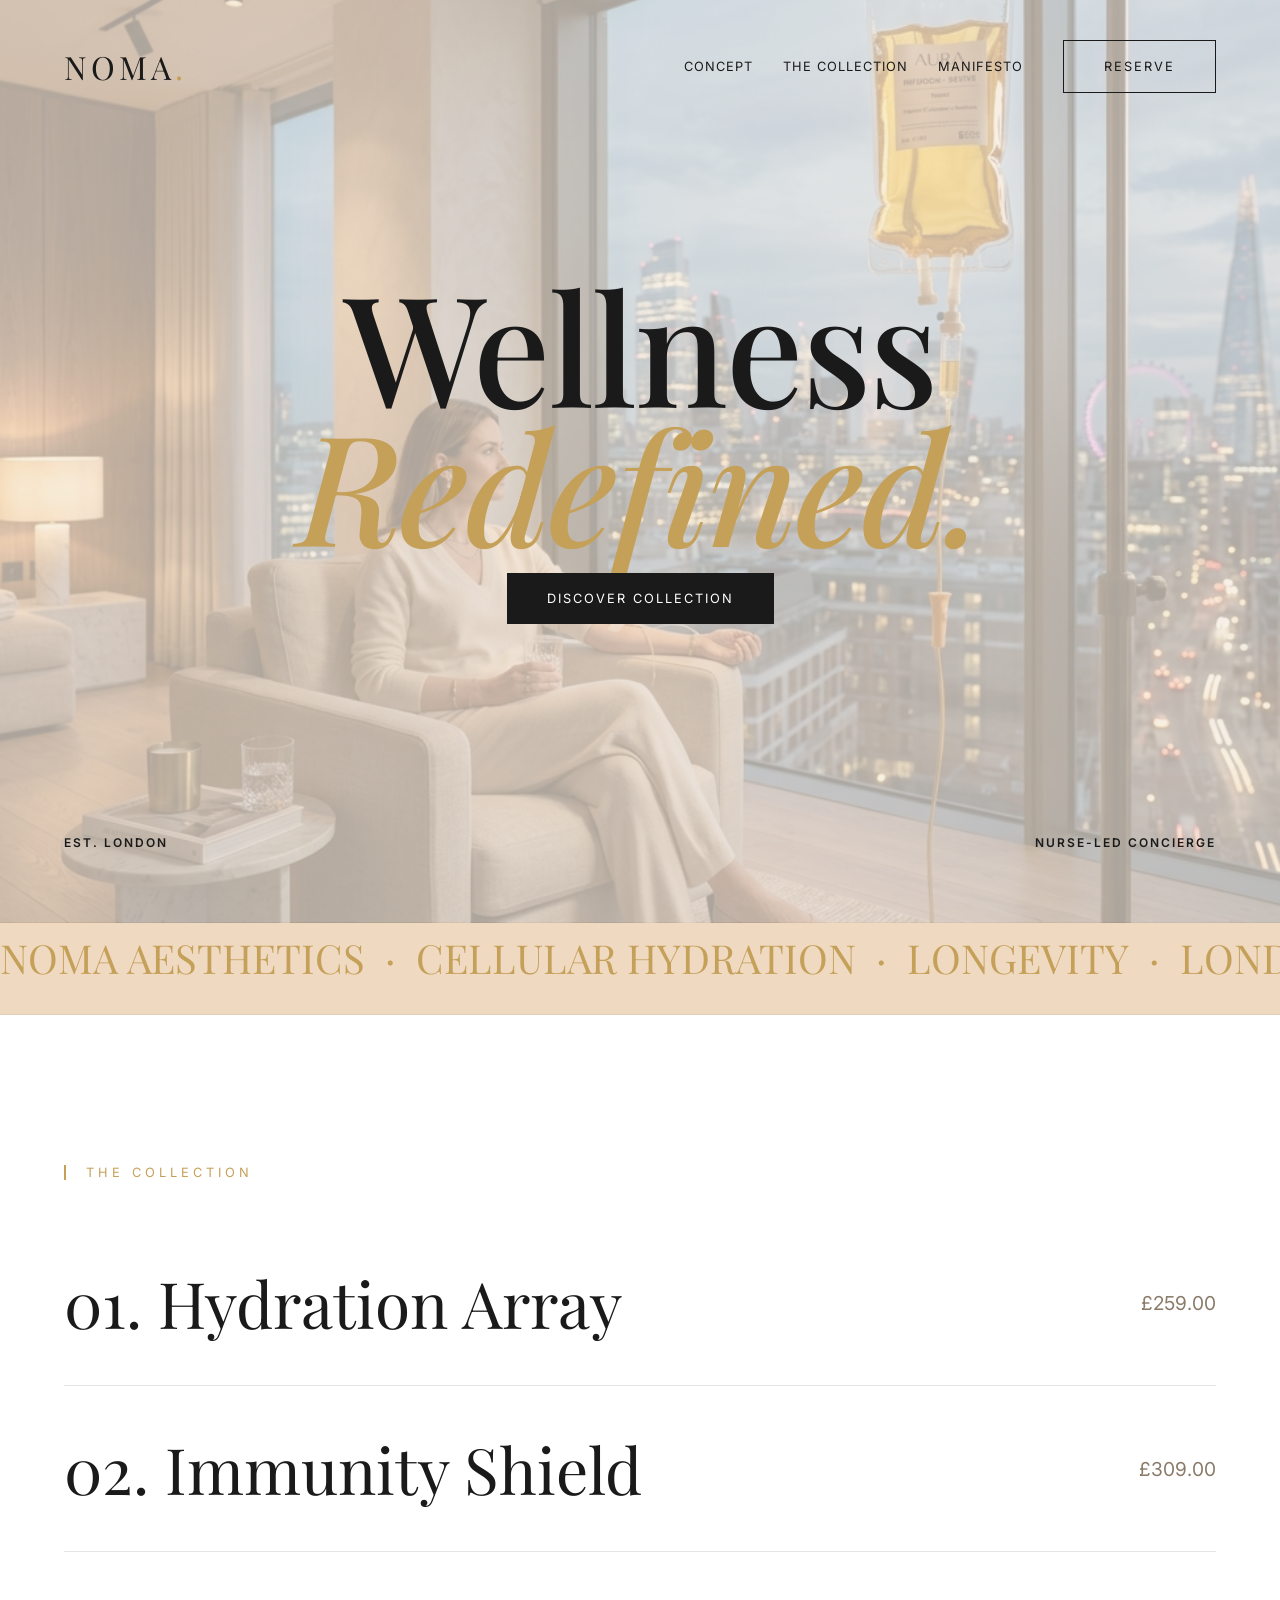
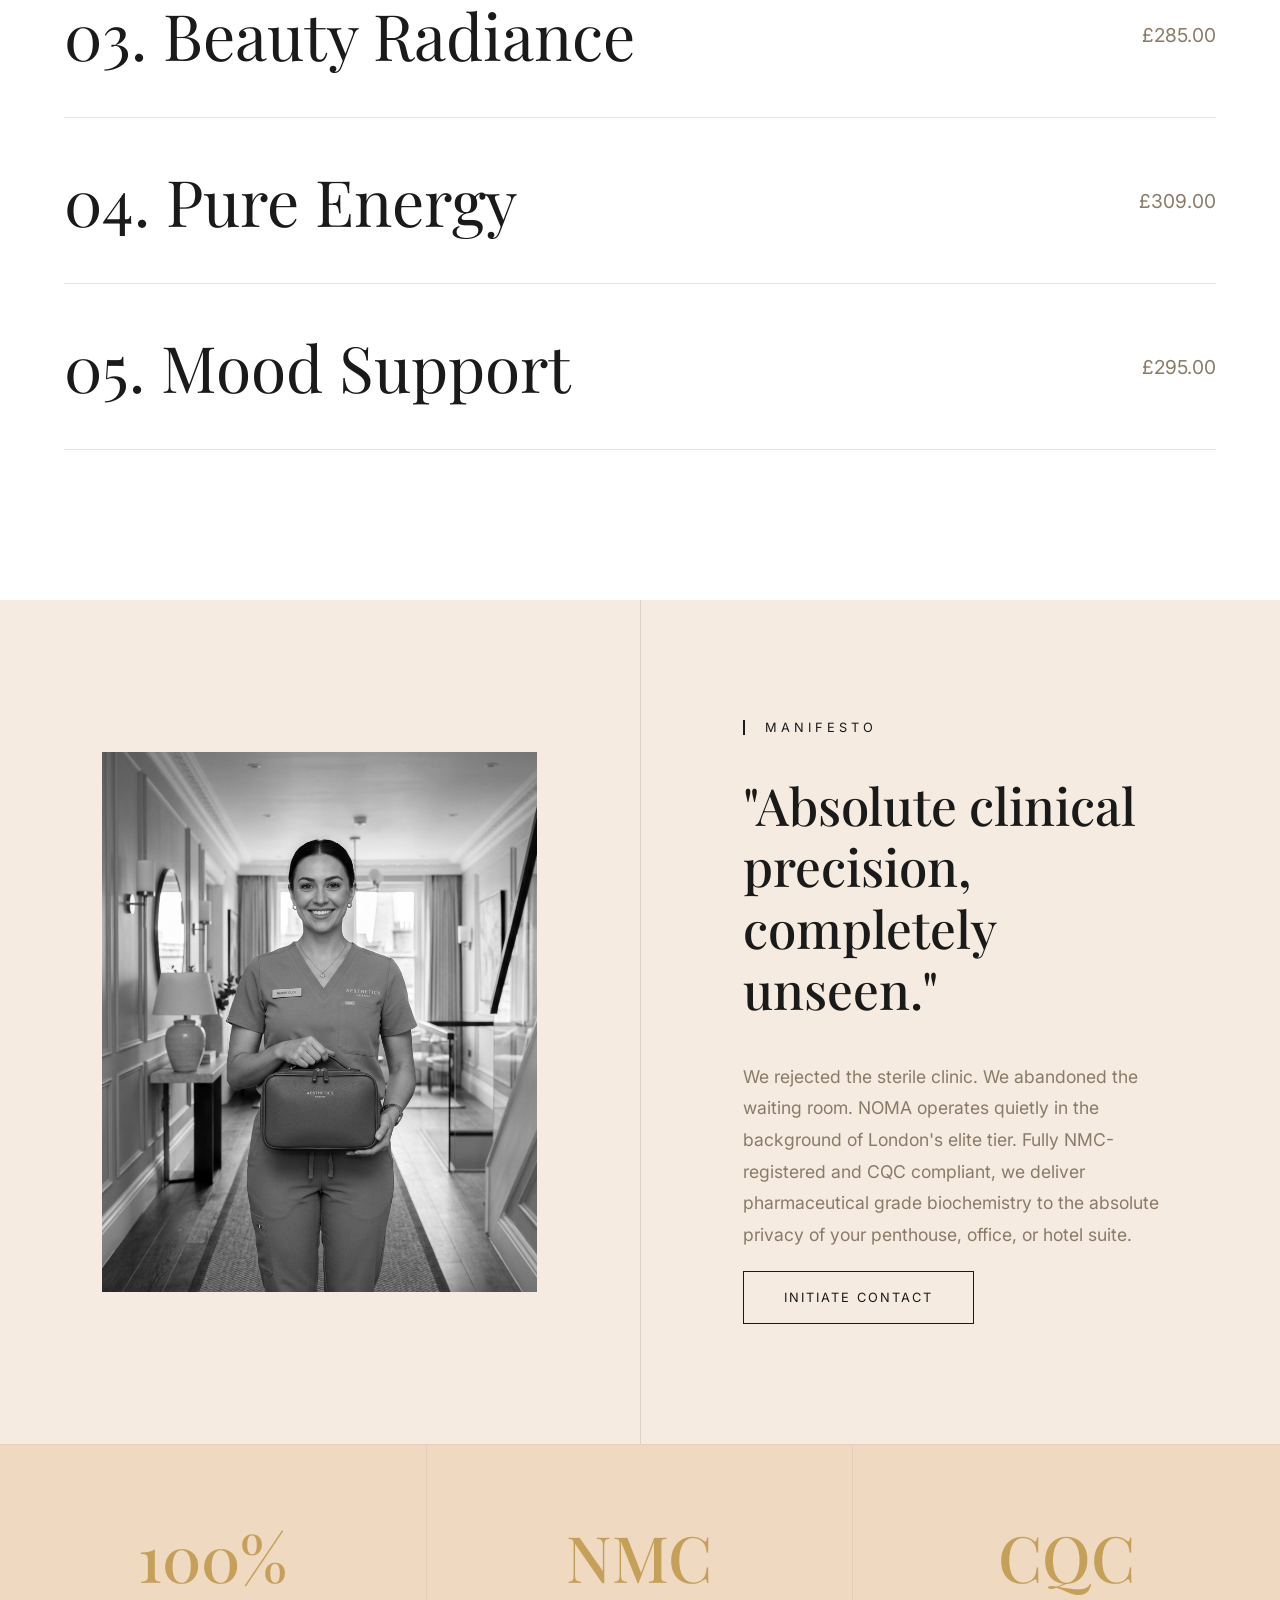
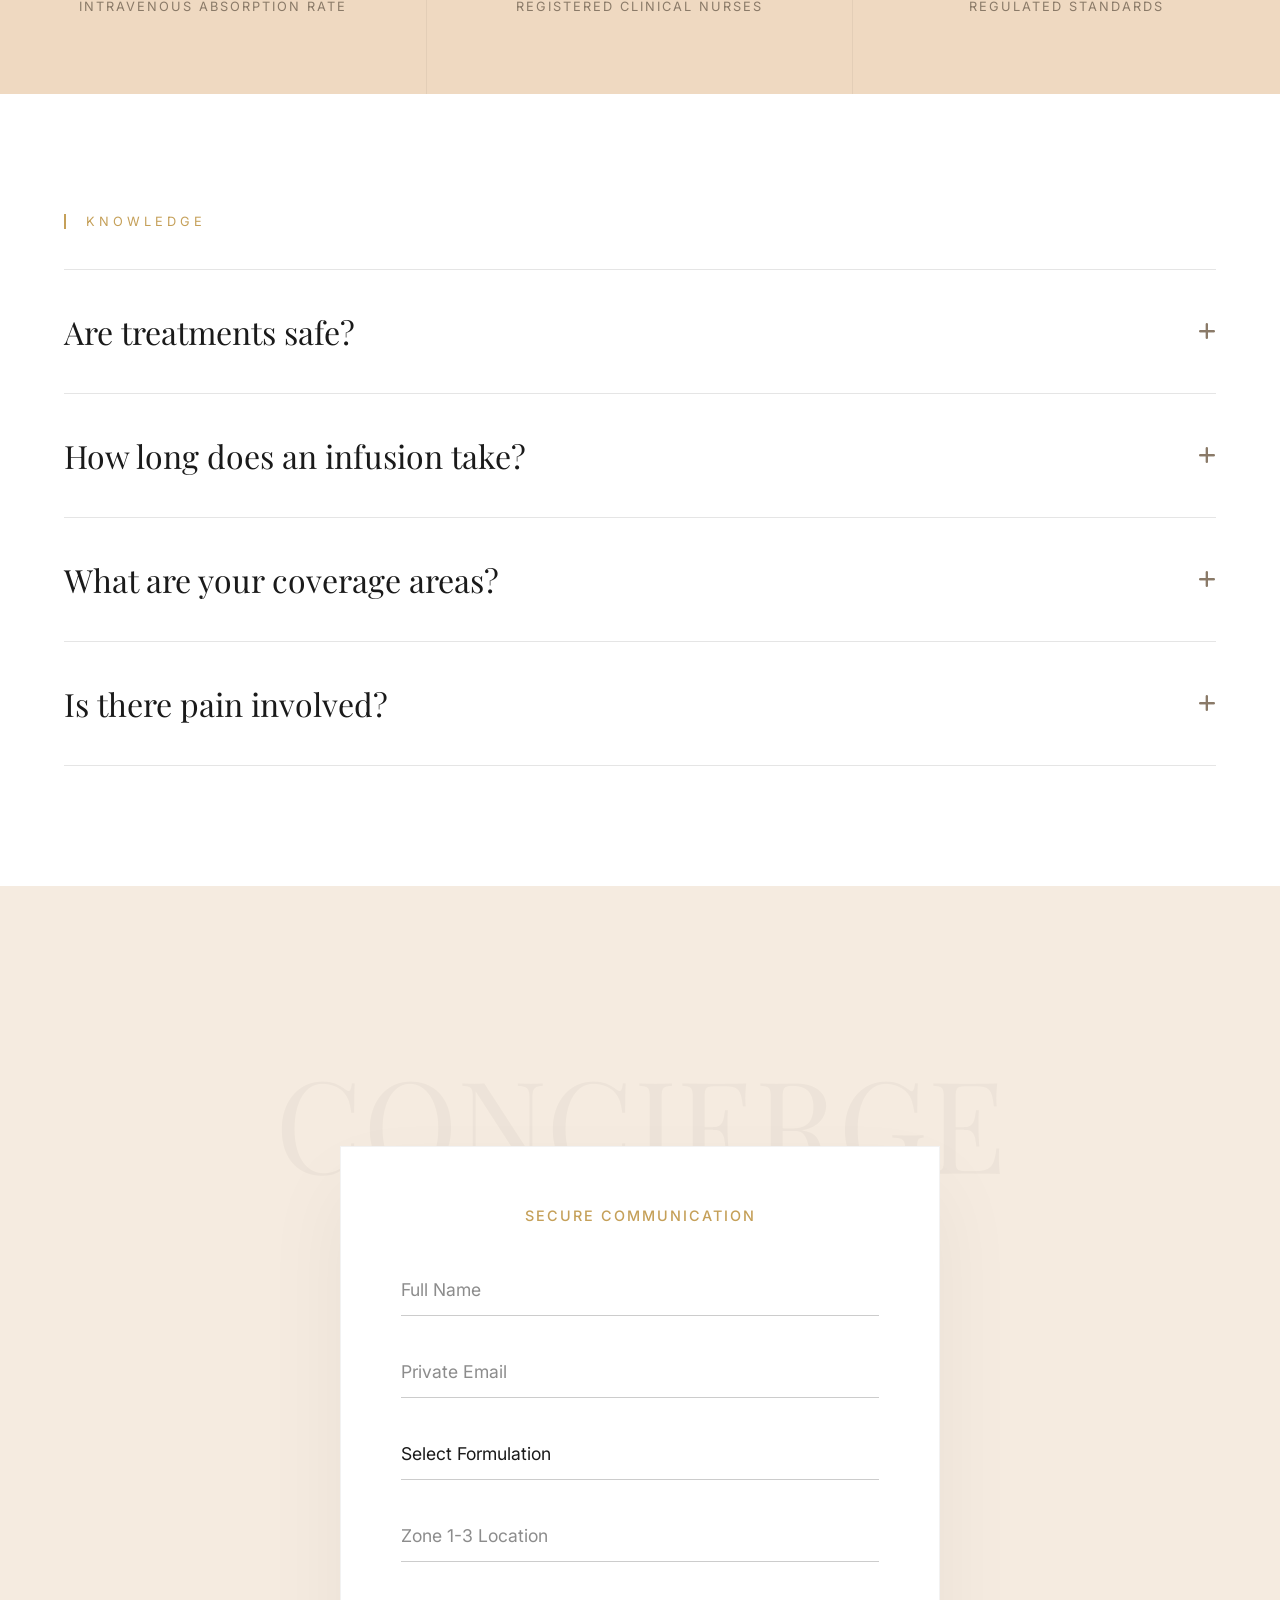
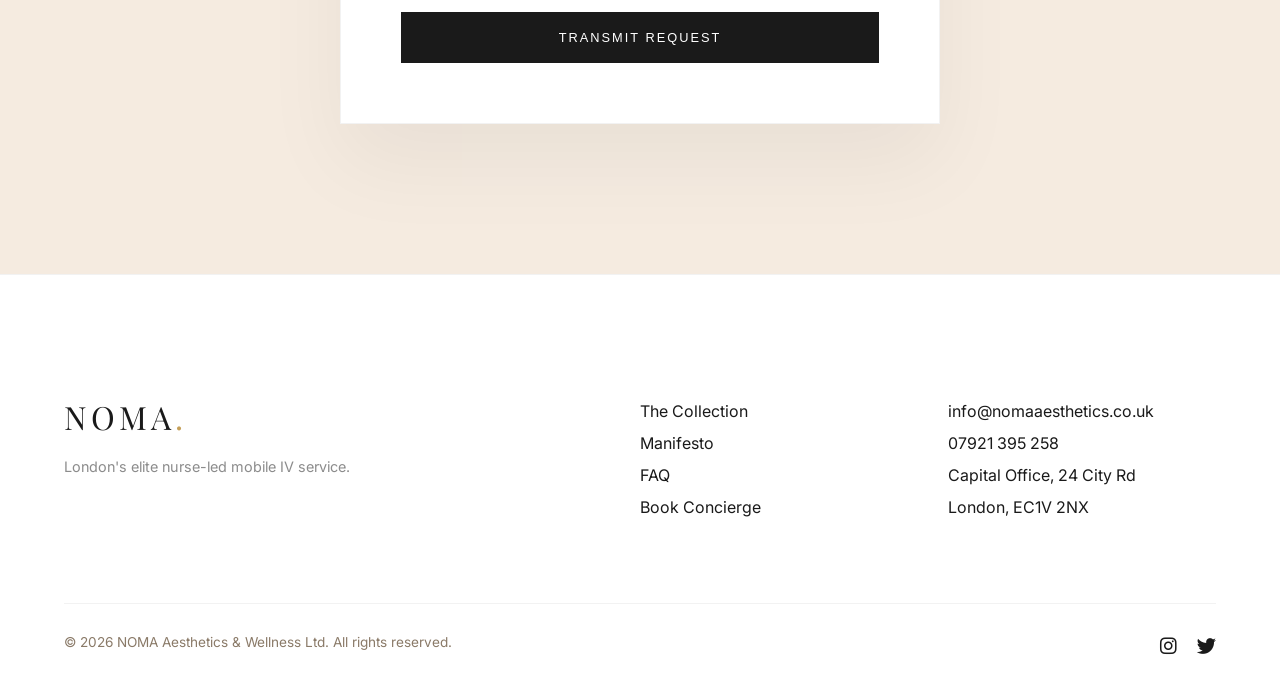
==== index2.html @ 6e2c0881 "feat: Add UI Pro Max layouts and Editorial Light versions" ====
<!DOCTYPE html>
<html lang="en">
<head>
    <meta charset="UTF-8">
    <meta name="viewport" content="width=device-width, initial-scale=1.0">
    <title>NOMA | Editorial Luxury V2</title>
    
    <link rel="stylesheet" href="style2.css">
    <!-- FontAwesome for fallback icons -->
    <link rel="stylesheet" href="https://cdnjs.cloudflare.com/ajax/libs/font-awesome/6.4.0/css/all.min.css">
</head>
<body>

    <nav id="navbar">
        <a href="#" class="logo">NOMA<span class="text-gold">.</span></a>
        <div class="nav-right">
            <ul class="nav-links">
                <li><a href="#hero">Concept</a></li>
                <li><a href="#menu">The Collection</a></li>
                <li><a href="#manifesto">Manifesto</a></li>
            </ul>
            <a href="#book" class="btn-outline">Reserve</a>
        </div>
    </nav>

    <header id="hero" class="hero">
        <div class="hero-bg"></div>
        <div class="hero-content">
            <h1 class="hero-main-title">Wellness<br><i>Redefined.</i></h1>
            <a href="#menu" class="btn-solid">Discover Collection</a>
        </div>
        <div class="hero-meta">
            <span>Est. London</span>
            <span>Nurse-Led Concierge</span>
        </div>
    </header>

    <div class="marquee-container">
        <div class="marquee-content">
            <span>NOMA AESTHETICS</span>
            <span>·</span>
            <span>CELLULAR HYDRATION</span>
            <span>·</span>
            <span>LONGEVITY</span>
            <span>·</span>
            <span>LONDON CONCIERGE</span>
            <span>·</span>
        </div>
    </div>

    <section id="menu" class="menu-section">
        <span class="section-label">The Collection</span>
        
        <div class="editorial-list">
            <div class="menu-item" data-image="assets/images/iv-cyan.png">
                <span class="menu-title">01. Hydration Array</span>
                <span class="menu-price">£259.00</span>
            </div>
            <div class="menu-item" data-image="assets/images/iv-amber.png">
                <span class="menu-title">02. Immunity Shield</span>
                <span class="menu-price">£309.00</span>
            </div>
            <div class="menu-item" data-image="assets/images/iv-pink.png">
                <span class="menu-title">03. Beauty Radiance</span>
                <span class="menu-price">£285.00</span>
            </div>
            <div class="menu-item" data-image="assets/images/iv-gold.png">
                <span class="menu-title">04. Pure Energy</span>
                <span class="menu-price">£309.00</span>
            </div>
            <div class="menu-item" data-image="assets/images/iv-purple.png">
                <span class="menu-title">05. Mood Support</span>
                <span class="menu-price">£295.00</span>
            </div>
        </div>
        
        <img id="hover-image" src="" alt="Treatment">
    </section>

    <section id="manifesto" class="manifesto">
        <div class="manifesto-left">
            <img src="assets/images/nurse.png" alt="Clinical Precision" class="manifesto-img">
        </div>
        <div class="manifesto-right">
            <span class="section-label" style="border-left-color: var(--black); color: var(--black);">Manifesto</span>
            <h2 class="manifesto-quote">"Absolute clinical precision, completely unseen."</h2>
            <p class="manifesto-text">We rejected the sterile clinic. We abandoned the waiting room. NOMA operates quietly in the background of London's elite tier. Fully NMC-registered and CQC compliant, we deliver pharmaceutical grade biochemistry to the absolute privacy of your penthouse, office, or hotel suite.</p>
            <br>
            <a href="#book" class="btn-outline" style="border-color: var(--black); color: var(--black); width: max-content;">Initiate Contact</a>
        </div>
    </section>

    <section class="stat-grid">
        <div class="stat-item">
            <h3>100%</h3>
            <p>Intravenous Absorption Rate</p>
        </div>
        <div class="stat-item">
            <h3>NMC</h3>
            <p>Registered Clinical Nurses</p>
        </div>
        <div class="stat-item">
            <h3>CQC</h3>
            <p>Regulated Standards</p>
        </div>
    </section>

    <section id="faq" class="editorial-faq">
        <span class="section-label">Knowledge</span>
        <div class="faq-accordion">
            <div class="faq-card">
                <div class="faq-head">Are treatments safe? <i class="fas fa-plus"></i></div>
                <div class="faq-body"><p>Yes, all treatments are administered by NMC-registered nurses. A comprehensive medical screening is mandated before any procedure to ensure physiological compatibility.</p></div>
            </div>
            <div class="faq-card">
                <div class="faq-head">How long does an infusion take? <i class="fas fa-plus"></i></div>
                <div class="faq-body"><p>Standard intravenous drip sessions require 45 to 60 minutes. Direct vitamin intramuscular injections (e.g., pure B12) require only a few minutes of your time.</p></div>
            </div>
            <div class="faq-card">
                <div class="faq-head">What are your coverage areas? <i class="fas fa-plus"></i></div>
                <div class="faq-body"><p>We provide exclusive mobile concierge services within Zones 1-3 of Greater London. Arrangements for outer zones can be organized upon special request.</p></div>
            </div>
            <div class="faq-card">
                <div class="faq-head">Is there pain involved? <i class="fas fa-plus"></i></div>
                <div class="faq-body"><p>We utilize ultra-fine pediatric-grade needles. Most clients feel only a minor, split-second sensation. We also offer cold spray numbing for complete comfort.</p></div>
            </div>
        </div>
    </section>

    <section id="book" class="booking-block">
        <div class="huge-cta">CONCIERGE</div>
        <div class="book-form">
            <h3 style="font-family: var(--font-sans); text-transform: uppercase; letter-spacing: 2px; margin-bottom: 40px; font-size: 0.9rem; color: var(--gold);">Secure Communication</h3>
            <form id="contact-form">
                <input type="text" class="input-line" placeholder="Full Name" required>
                <input type="email" class="input-line" placeholder="Private Email" required>
                <select class="input-line" style="appearance: none; border-radius: 0;" required>
                    <option value="" disabled selected>Select Formulation</option>
                    <option value="cyan">01. Hydration Array</option>
                    <option value="amber">02. Immunity Shield</option>
                    <option value="pink">03. Beauty Radiance</option>
                    <option value="gold">04. Pure Energy</option>
                    <option value="purple">05. Mood Support</option>
                </select>
                <input type="text" class="input-line" placeholder="Zone 1-3 Location" required>
                <button type="submit" class="btn-solid" style="width: 100%; margin-top: 20px;">Transmit Request</button>
            </form>
        </div>
    </section>

    <footer class="editorial-footer">
        <div class="footer-grid">
            <div>
                <a href="#" class="logo">NOMA<span class="text-gold">.</span></a>
                <p style="color: var(--dim); margin-top: 20px; font-size: 0.9rem;">London's elite nurse-led mobile IV service.</p>
            </div>
            <div>
                <ul style="list-style: none; line-height: 2;">
                    <li><a href="#menu">The Collection</a></li>
                    <li><a href="#manifesto">Manifesto</a></li>
                    <li><a href="#faq">FAQ</a></li>
                    <li><a href="#book">Book Concierge</a></li>
                </ul>
            </div>
            <div>
                <ul style="list-style: none; line-height: 2;">
                    <li>info@nomaaesthetics.co.uk</li>
                    <li>07921 395 258</li>
                    <li>Capital Office, 24 City Rd</li>
                    <li>London, EC1V 2NX</li>
                </ul>
            </div>
        </div>
        <div class="footer-bottom">
            <p>&copy; 2026 NOMA Aesthetics & Wellness Ltd. All rights reserved.</p>
            <div style="display: flex; gap: 20px;">
                <a href="#"><i class="fab fa-instagram"></i></a>
                <a href="#"><i class="fab fa-twitter"></i></a>
            </div>
        </div>
    </footer>

    <script src="https://cdnjs.cloudflare.com/ajax/libs/gsap/3.12.2/gsap.min.js"></script>
    <script src="https://cdnjs.cloudflare.com/ajax/libs/gsap/3.12.2/ScrollTrigger.min.js"></script>
    <script src="main2.js"></script>
</body>
</html>
---- style2.css ----
@import url('https://fonts.googleapis.com/css2?family=Inter:wght@300;400;500;600&family=Playfair+Display:ital,wght@0,400;0,500;0,700;1,400&display=swap');

:root {
  --nude: #F5EBE0;
  --soft-nude: #EFD9C1;
  --gold: #C5A059;
  --black: #1A1A1A;
  --white: #FFFFFF;
  --deep-taupe: #8A7A68;
  --dim: rgba(26, 26, 26, 0.5); /* Semi-transparent dark */
  
  --font-sans: 'Inter', sans-serif;
  --font-serif: 'Playfair Display', serif;
}

* {
  margin: 0;
  padding: 0;
  box-sizing: border-box;
}

body {
  font-family: var(--font-sans);
  background-color: var(--white);
  color: var(--black);
  overflow-x: hidden;
  -webkit-font-smoothing: antialiased;
}

h1, h2, h3, h4, h5 { font-family: var(--font-serif); font-weight: 500; }
a { text-decoration: none; color: inherit; }
.text-gold { color: var(--gold) !important; }

/* Buttons */
.btn-outline {
  display: inline-block;
  padding: 18px 40px;
  border: 1px solid var(--black);
  border-radius: 0;
  text-transform: uppercase;
  letter-spacing: 2px;
  font-size: 0.8rem;
  transition: all 0.4s ease;
  background: transparent;
  color: var(--black);
  cursor: pointer;
}

.btn-outline:hover {
  background: var(--black);
  color: var(--white);
}

.btn-solid {
  display: inline-block;
  padding: 18px 40px;
  background: var(--black);
  color: var(--white);
  text-transform: uppercase;
  letter-spacing: 2px;
  font-size: 0.8rem;
  transition: all 0.4s ease;
  border: none;
  cursor: pointer;
}

.btn-solid:hover {
  background: var(--gold);
  color: var(--white);
}

/* Minimalist Nav */
nav {
  position: fixed;
  top: 0; left: 0; width: 100%;
  display: flex;
  justify-content: space-between;
  align-items: center;
  padding: 40px 5%;
  z-index: 100;
  transition: background 0.4s ease, padding 0.4s ease;
}

nav.scrolled {
  background: rgba(255,255,255,0.95);
  backdrop-filter: blur(10px);
  padding: 20px 5%;
  border-bottom: 1px solid rgba(0,0,0,0.05);
}

.logo {
  font-family: var(--font-serif);
  font-size: 2rem;
  letter-spacing: 4px;
}

.nav-right {
  display: flex;
  gap: 40px;
  align-items: center;
}

.nav-links {
  display: flex;
  gap: 30px;
  list-style: none;
  text-transform: uppercase;
  letter-spacing: 1px;
  font-size: 0.8rem;
}

.nav-links a { transition: color 0.3s; }
.nav-links a:hover { color: var(--gold); }

/* Cinematic Hero */
.hero {
  height: 100vh;
  position: relative;
  display: flex;
  align-items: center;
  justify-content: center;
}

.hero-bg {
  position: absolute;
  top: 0; left: 0; width: 100%; height: 100%;
  background: url('assets/images/bento-lifestyle.png') center/cover no-repeat;
  /* Light overlay instead of dark */
  box-shadow: inset 0 0 0 1000px rgba(245, 235, 224, 0.7);
  z-index: 0;
  transform: scale(1.05); 
}

.hero-content {
  position: relative;
  z-index: 1;
  text-align: center;
  width: 100%;
}

.hero-main-title {
  font-size: clamp(4rem, 12vw, 10rem);
  line-height: 0.9;
  letter-spacing: -2px;
  margin-bottom: 20px;
  color: var(--black);
}

.hero-main-title i { color: var(--gold); }

.hero-meta {
  display: flex;
  justify-content: space-between;
  position: absolute;
  bottom: 50px;
  width: 90%;
  left: 5%;
  text-transform: uppercase;
  letter-spacing: 2px;
  font-size: 0.75rem;
  color: var(--black);
  font-weight: 600;
}

/* Brutalist Marquee */
.marquee-container {
  background: var(--soft-nude);
  padding: 30px 0;
  border-bottom: 1px solid rgba(0,0,0,0.05);
  border-top: 1px solid rgba(0,0,0,0.05);
  overflow: hidden;
  white-space: nowrap;
}

.marquee-content {
  display: inline-flex;
  gap: 20px;
  animation: marquee 20s linear infinite;
}

.marquee-content span {
  font-family: var(--font-serif);
  font-size: 2.5rem;
  color: var(--gold);
}

@keyframes marquee {
  0% { transform: translateX(0); }
  100% { transform: translateX(-50%); }
}

/* Editorial Menu - List Format */
.menu-section {
  padding: 150px 5%;
  background: var(--white);
  position: relative;
  color: var(--black);
}

.section-label {
  text-transform: uppercase;
  letter-spacing: 4px;
  font-size: 0.8rem;
  color: var(--gold);
  margin-bottom: 40px;
  display: block;
  border-left: 2px solid var(--gold);
  padding-left: 20px;
}

.editorial-list {
  display: flex;
  flex-direction: column;
  position: relative;
  z-index: 2;
}

.menu-item {
  display: flex;
  justify-content: space-between;
  align-items: center;
  padding: 40px 0;
  border-bottom: 1px solid rgba(0,0,0,0.1);
  cursor: pointer;
  transition: all 0.4s ease;
}

.menu-item:hover {
  transform: translateX(20px);
  border-bottom-color: var(--gold);
}

.menu-title {
  font-family: var(--font-serif);
  font-size: clamp(2rem, 5vw, 4.5rem);
  color: var(--black);
}

.menu-price {
  font-family: var(--font-sans);
  font-size: 1.2rem;
  color: var(--deep-taupe);
}

.menu-item:hover .menu-title { color: var(--gold); }
.menu-item:hover .menu-price { color: var(--black); }

/* Hover Image Reveal */
#hover-image {
  position: fixed;
  top: 50%; right: 10%;
  transform: translateY(-50%);
  width: 400px; height: 500px;
  object-fit: cover;
  opacity: 0;
  pointer-events: none;
  transition: opacity 0.4s ease, transform 0.6s ease;
  z-index: 10;
  border-radius: 0;
  box-shadow: 0 30px 60px rgba(0,0,0,0.1);
  background: var(--white); /* So IV bags pop purely */
}

/* Stark Brutalist Splital Layout */
.manifesto {
  display: flex;
  min-height: 80vh;
  background: var(--nude);
  color: var(--black);
}

.manifesto-left, .manifesto-right {
  flex: 1;
  padding: 120px 8%;
  display: flex;
  flex-direction: column;
  justify-content: center;
}

.manifesto-left {
  border-right: 1px solid rgba(0,0,0,0.1);
}

.manifesto-img {
  width: 100%;
  height: 60vh;
  object-fit: cover;
  filter: grayscale(100%);
}

.manifesto-quote {
  font-family: var(--font-serif);
  font-size: clamp(2rem, 4vw, 3.5rem);
  line-height: 1.2;
  margin-bottom: 40px;
}

.manifesto-text {
  font-size: 1.1rem;
  line-height: 1.8;
  color: var(--deep-taupe);
  max-width: 500px;
}

/* Stat Grid */
.stat-grid {
  display: grid;
  grid-template-columns: repeat(3, 1fr);
  background: var(--soft-nude);
  color: var(--black);
}

.stat-item {
  padding: 80px 40px;
  text-align: center;
  border-right: 1px solid rgba(0,0,0,0.05);
  border-top: 1px solid rgba(0,0,0,0.05);
}

.stat-item:last-child { border-right: none; }

.stat-item h3 {
  font-size: clamp(3rem, 5vw, 4rem);
  margin-bottom: 10px;
  line-height: 1;
  color: var(--gold);
}

.stat-item p {
  font-family: var(--font-sans);
  text-transform: uppercase;
  letter-spacing: 2px;
  font-size: 0.8rem;
  color: var(--deep-taupe);
}

/* Brutalist FAQ */
.editorial-faq {
  padding: 120px 5%;
  background: var(--white);
  color: var(--black);
}

.faq-accordion {
  border-top: 1px solid rgba(0,0,0,0.1);
}

.faq-card {
  border-bottom: 1px solid rgba(0,0,0,0.1);
}

.faq-head {
  padding: 40px 0;
  font-family: var(--font-serif);
  font-size: 2rem;
  display: flex;
  justify-content: space-between;
  align-items: center;
  cursor: pointer;
  transition: color 0.3s;
}

.faq-head:hover { color: var(--gold); }
.faq-head.active { color: var(--gold); }

.faq-head i {
  font-size: 1.2rem;
  transition: transform 0.4s ease;
  color: var(--deep-taupe);
}

.faq-head.active i { transform: rotate(45deg); color: var(--gold); }

.faq-body {
  max-height: 0;
  overflow: hidden;
  transition: max-height 0.4s ease;
}

.faq-body p {
  padding-bottom: 40px;
  color: var(--deep-taupe);
  font-size: 1.1rem;
  line-height: 1.8;
  max-width: 800px;
}

/* Stark Booking */
.booking-block {
  padding: 150px 5%;
  background: var(--nude);
  text-align: center;
  position: relative;
  overflow: hidden;
}

.huge-cta {
  font-family: var(--font-serif);
  font-size: clamp(3rem, 10vw, 8rem);
  color: rgba(0,0,0,0.03); /* White version watermark */
  margin-bottom: -60px;
  user-select: none;
}

.book-form {
  max-width: 600px;
  margin: 0 auto;
  position: relative;
  z-index: 2;
  background: var(--white);
  padding: 60px;
  border: 1px solid rgba(0,0,0,0.05);
  box-shadow: 0 40px 80px rgba(0,0,0,0.05);
}

.input-line {
  width: 100%;
  background: transparent;
  border: none;
  border-bottom: 1px solid rgba(0,0,0,0.2);
  padding: 15px 0;
  color: var(--black);
  font-family: var(--font-sans);
  font-size: 1.1rem;
  margin-bottom: 30px;
}

.input-line:focus {
  outline: none;
  border-bottom-color: var(--gold);
}

.input-line::placeholder { color: var(--dim); }

/* Editorial Footer */
.editorial-footer {
  background: var(--white);
  padding: 120px 5% 40px;
  color: var(--black);
  border-top: 1px solid rgba(0,0,0,0.05);
}

.footer-grid {
  display: grid;
  grid-template-columns: 2fr 1fr 1fr;
  gap: 40px;
  margin-bottom: 80px;
}

.footer-bottom {
  display: flex;
  justify-content: space-between;
  border-top: 1px solid rgba(0,0,0,0.05);
  padding-top: 30px;
  color: var(--deep-taupe);
  font-size: 0.85rem;
}

.footer-bottom a {
  color: var(--black);
  font-size: 1.2rem;
}

.footer-bottom a:hover { color: var(--gold); }

@media(max-width: 900px) {
  .manifesto { flex-direction: column; }
  .manifesto-left { border-right: none; border-bottom: 1px solid rgba(0,0,0,0.1); }
  .nav-right { display: none; }
  #hover-image { display: none !important; }
  .stat-grid { grid-template-columns: 1fr; }
  .stat-item { border-right: none; border-bottom: 1px solid rgba(0,0,0,0.1); padding: 50px 20px; }
  .footer-grid { grid-template-columns: 1fr; }
}
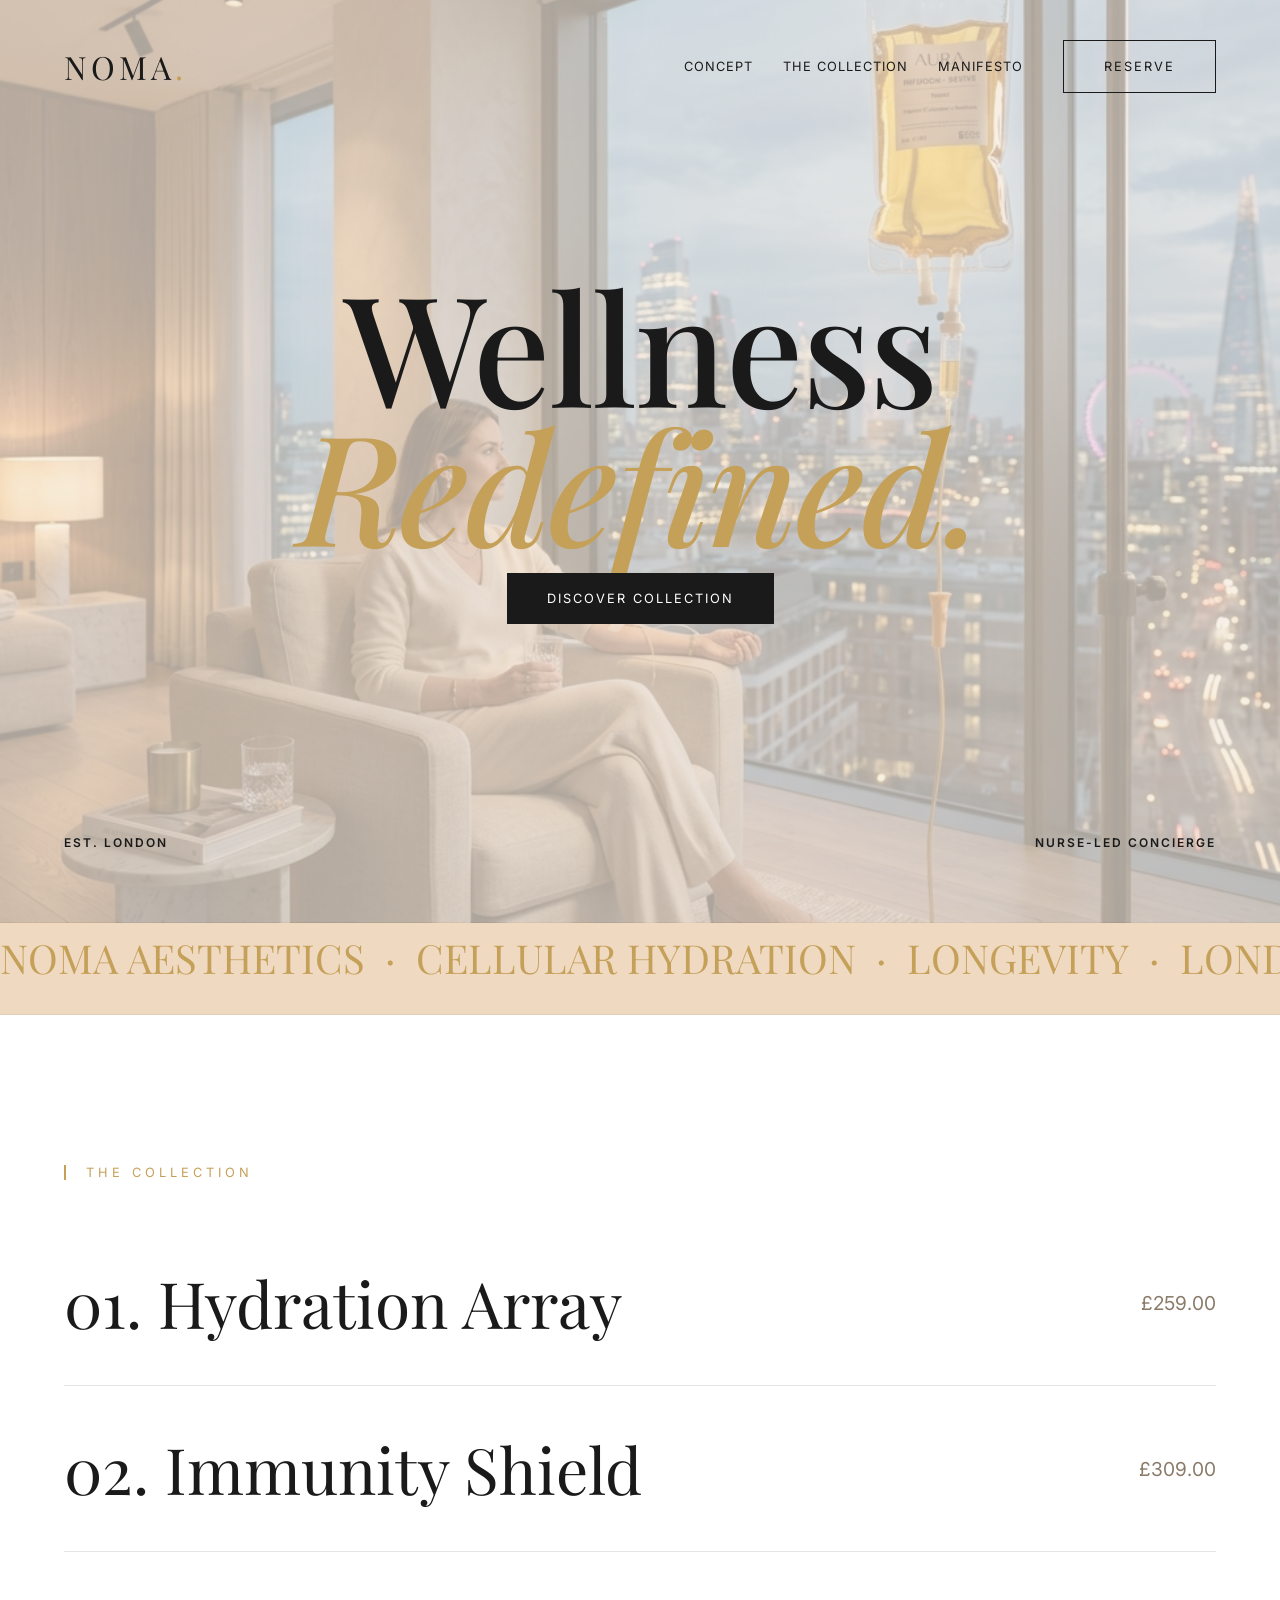
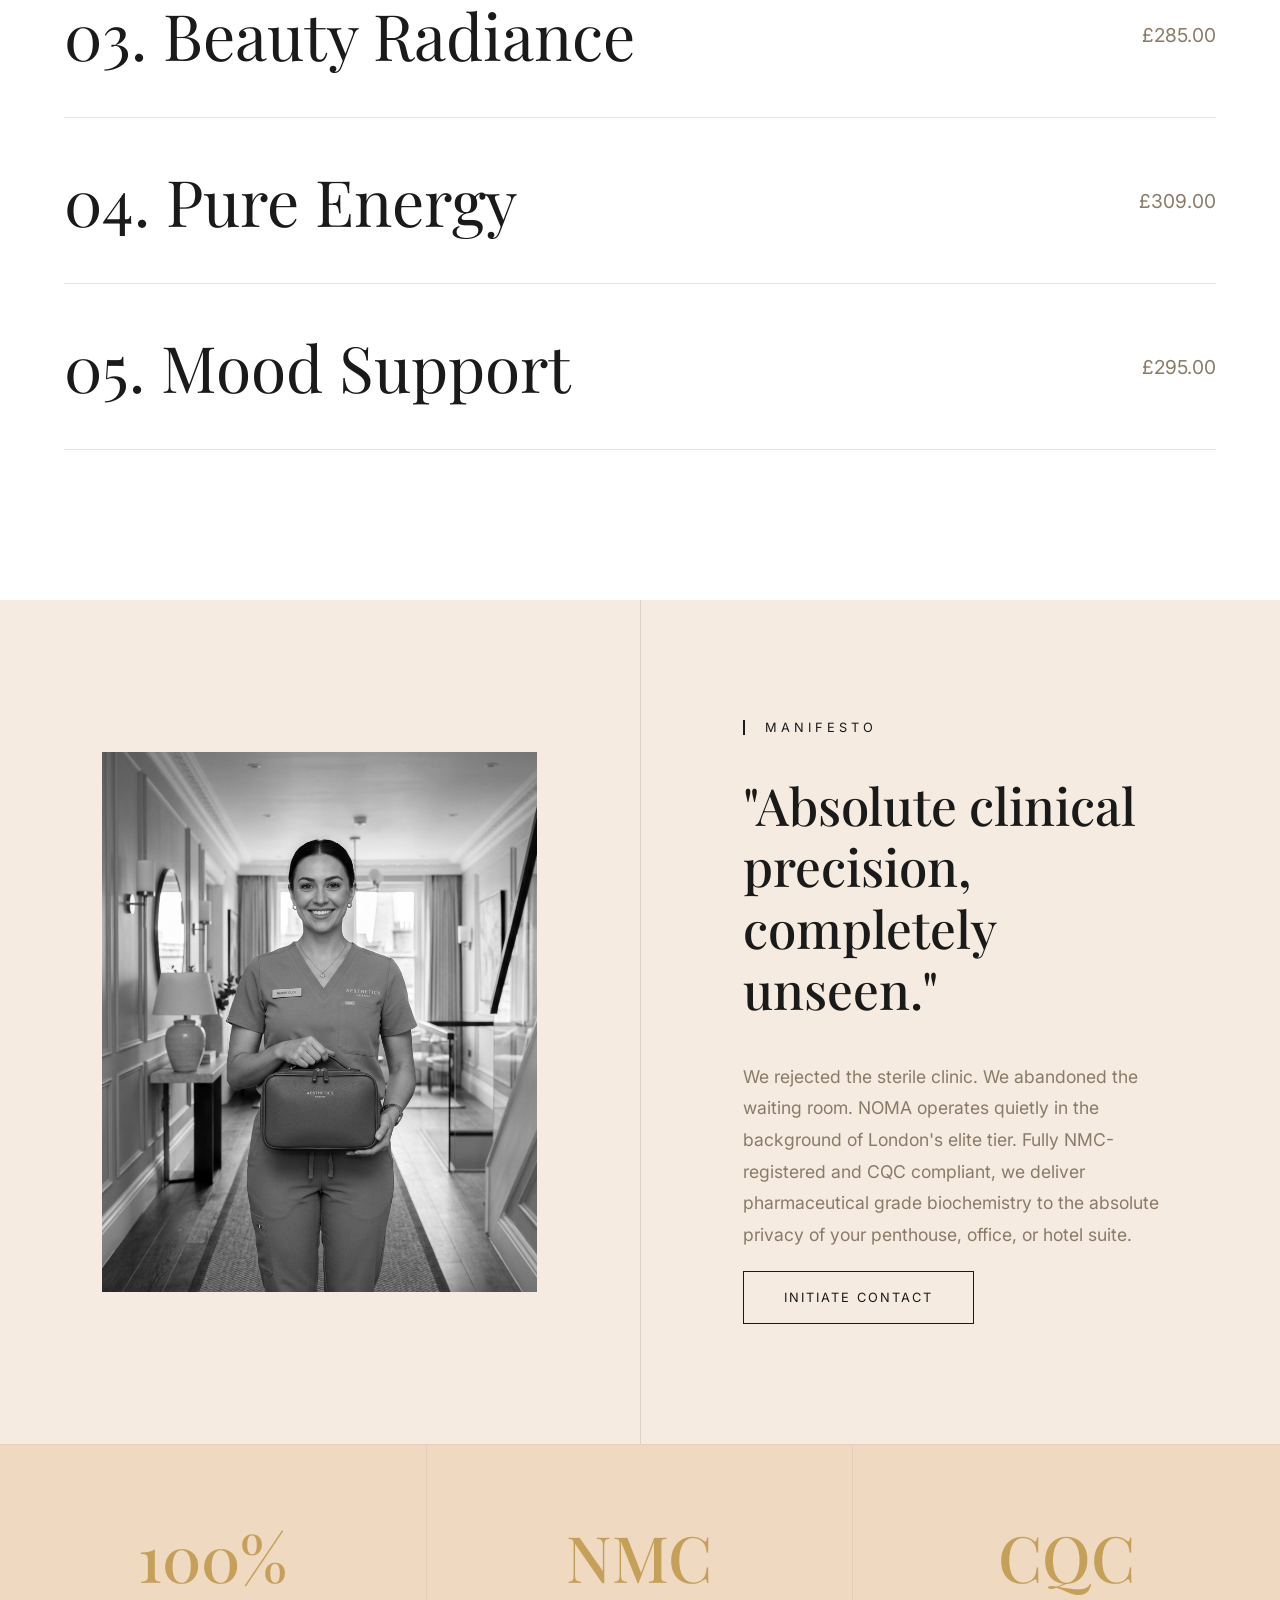
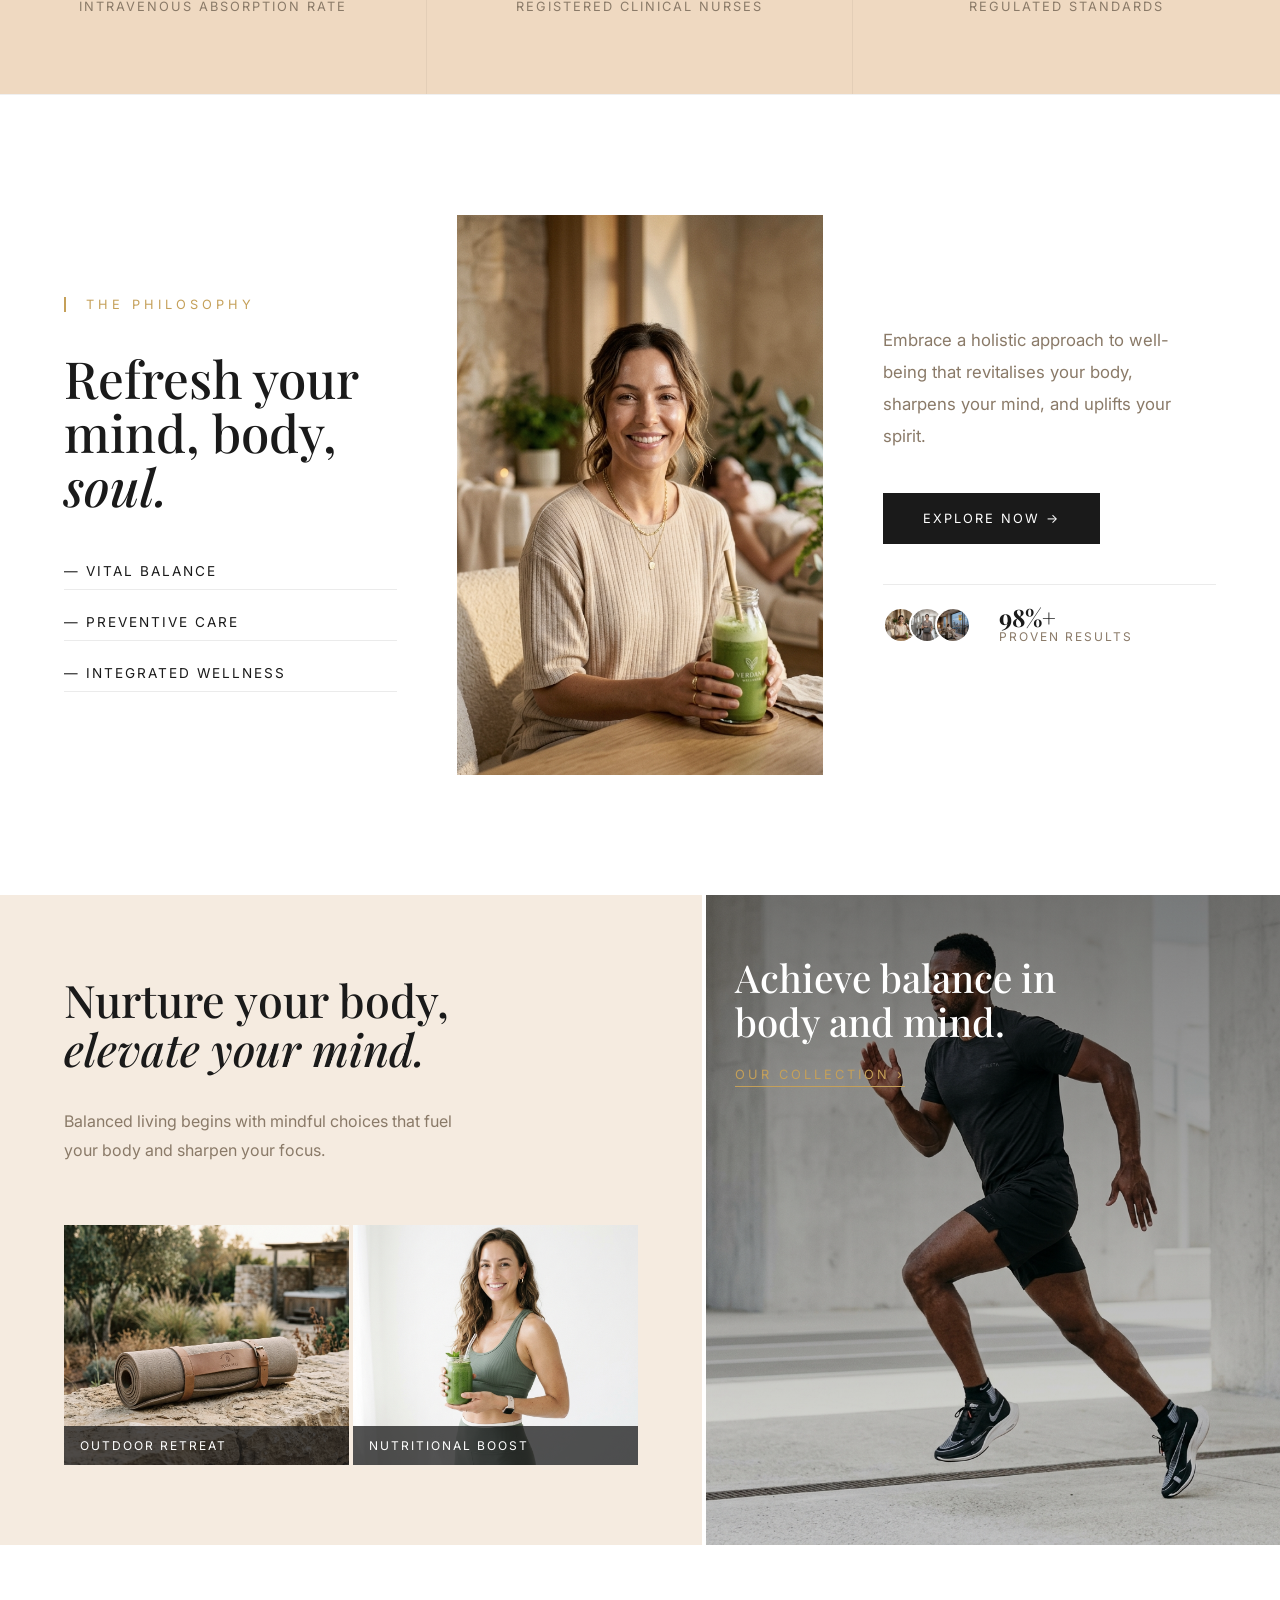
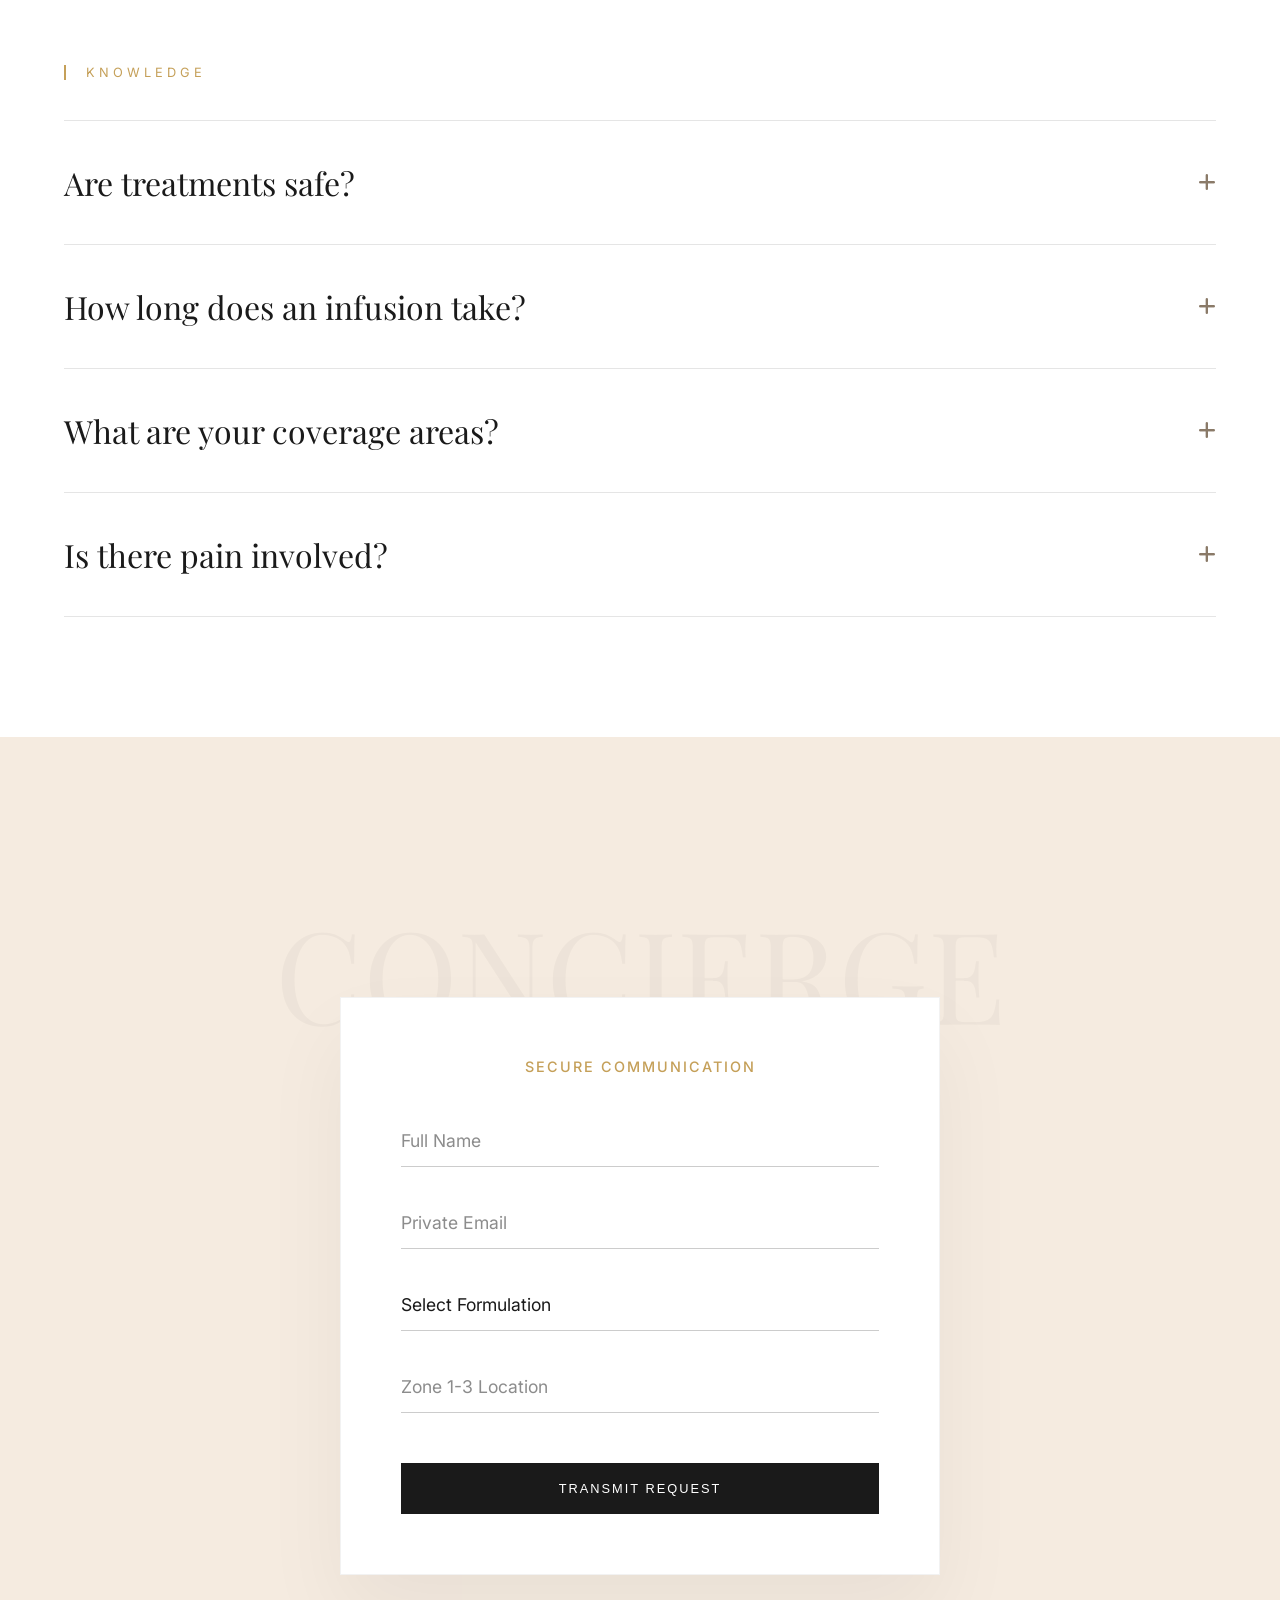
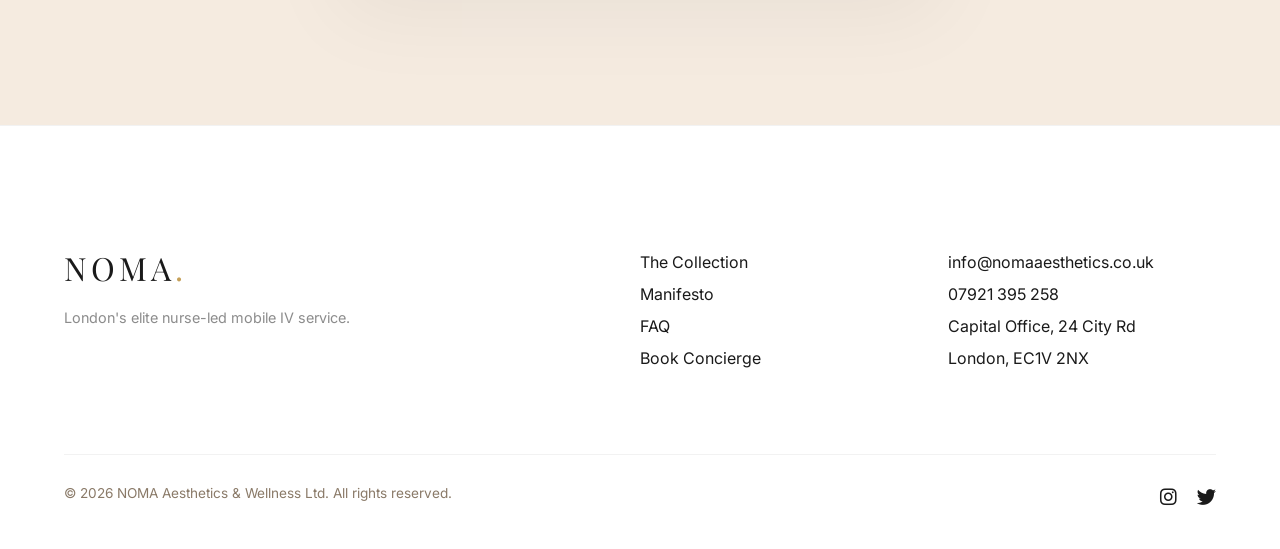
==== commit 600af9ff: "feat: Add holistic wellness + nurture/achieve sections to all 3 designs with AI images" ====
--- a/index2.html
+++ b/index2.html
@@ -102,6 +102,64 @@
         <div class="stat-item">
             <h3>CQC</h3>
             <p>Regulated Standards</p>
+        </div>
+    </section>
+
+    <!-- ══ NEW: Holistic Editorial Bento ══ -->
+    <section class="holistic-editorial" id="holistic">
+        <div class="holistic-ed-inner">
+            <div class="holistic-ed-text">
+                <span class="section-label">The Philosophy</span>
+                <h2 class="holistic-ed-title">Refresh your<br>mind, body,<br><i>soul.</i></h2>
+                <div class="ed-chips">
+                    <span class="ed-chip">— Vital Balance</span>
+                    <span class="ed-chip">— Preventive Care</span>
+                    <span class="ed-chip">— Integrated Wellness</span>
+                </div>
+            </div>
+            <div class="holistic-ed-image">
+                <img src="assets/images/wellness-woman.png" alt="Wellness">
+            </div>
+            <div class="holistic-ed-copy">
+                <p>Embrace a holistic approach to well-being that revitalises your body, sharpens your mind, and uplifts your spirit.</p>
+                <a href="#book" class="btn-solid" style="margin-top:40px; display:inline-block;">Explore Now &rarr;</a>
+                <div class="ed-proof">
+                    <div class="ed-proof-avatars">
+                        <img src="assets/images/wellness-woman.png" alt="">
+                        <img src="assets/images/nurse.png" alt="">
+                        <img src="assets/images/bento-lifestyle.png" alt="">
+                    </div>
+                    <div class="ed-proof-stat">
+                        <strong>98%+</strong>
+                        <span>Proven results</span>
+                    </div>
+                </div>
+            </div>
+        </div>
+    </section>
+
+    <!-- ══ NEW: Nurture / Achieve Editorial Split ══ -->
+    <section class="split-editorial">
+        <div class="split-ed-left">
+            <h2>Nurture your body,<br><i>elevate your mind.</i></h2>
+            <p>Balanced living begins with mindful choices that fuel your body and sharpen your focus.</p>
+            <div class="split-ed-grid">
+                <div class="split-ed-card">
+                    <img src="assets/images/yoga-mat.png" alt="Outdoor Mat">
+                    <span>Outdoor Retreat</span>
+                </div>
+                <div class="split-ed-card">
+                    <img src="assets/images/smoothie-wellness.png" alt="Smoothie">
+                    <span>Nutritional Boost</span>
+                </div>
+            </div>
+        </div>
+        <div class="split-ed-right">
+            <img src="assets/images/athlete-running.png" alt="Achieve Balance">
+            <div class="split-ed-overlay">
+                <h3>Achieve balance in<br>body and mind.</h3>
+                <a href="#menu" class="split-ed-link">Our Collection &rsaquo;</a>
+            </div>
         </div>
     </section>
 
--- a/style2.css
+++ b/style2.css
@@ -463,7 +463,222 @@
 
 .footer-bottom a:hover { color: var(--gold); }
 
+/* ══════════════════════════════
+   Holistic Editorial Bento
+   ══════════════════════════════ */
+.holistic-editorial {
+  padding: 120px 5%;
+  background: var(--white);
+  border-top: 1px solid rgba(0,0,0,0.06);
+}
+
+.holistic-ed-inner {
+  display: grid;
+  grid-template-columns: 1fr 1.1fr 1fr;
+  gap: 60px;
+  align-items: center;
+}
+
+.holistic-ed-title {
+  font-size: clamp(2.5rem, 4vw, 4rem);
+  line-height: 1.05;
+  margin: 20px 0 40px;
+  color: var(--black);
+}
+
+.ed-chips {
+  display: flex;
+  flex-direction: column;
+  gap: 14px;
+}
+
+.ed-chip {
+  font-family: var(--font-sans);
+  font-size: 0.85rem;
+  text-transform: uppercase;
+  letter-spacing: 2px;
+  color: var(--black);
+  padding: 10px 0;
+  border-bottom: 1px solid rgba(0,0,0,0.08);
+  transition: color 0.3s, padding-left 0.3s;
+  cursor: default;
+}
+
+.ed-chip:hover { color: var(--gold); padding-left: 10px; }
+
+.holistic-ed-image {
+  height: 560px;
+  overflow: hidden;
+}
+
+.holistic-ed-image img {
+  width: 100%; height: 100%;
+  object-fit: cover;
+  transition: transform 1.2s ease;
+  filter: grayscale(15%);
+}
+
+.holistic-ed-image:hover img { transform: scale(1.04); filter: grayscale(0%); }
+
+.holistic-ed-copy p {
+  font-size: 1.05rem;
+  line-height: 1.9;
+  color: var(--deep-taupe);
+  max-width: 320px;
+}
+
+.ed-proof {
+  display: flex;
+  align-items: center;
+  gap: 20px;
+  margin-top: 40px;
+  padding: 20px 0;
+  border-top: 1px solid rgba(0,0,0,0.08);
+}
+
+.ed-proof-avatars {
+  display: flex;
+}
+
+.ed-proof-avatars img {
+  width: 36px; height: 36px;
+  border-radius: 50%;
+  object-fit: cover;
+  border: 2px solid var(--white);
+  margin-right: -10px;
+  filter: grayscale(30%);
+}
+
+.ed-proof-stat {
+  display: flex;
+  flex-direction: column;
+  margin-left: 18px;
+}
+
+.ed-proof-stat strong {
+  font-family: var(--font-serif);
+  font-size: 1.5rem;
+  color: var(--black);
+  line-height: 1;
+}
+
+.ed-proof-stat span {
+  font-size: 0.75rem;
+  text-transform: uppercase;
+  letter-spacing: 2px;
+  color: var(--deep-taupe);
+}
+
+/* ══════════════════════════════
+   Nurture / Achieve Editorial Split
+   ══════════════════════════════ */
+.split-editorial {
+  display: flex;
+  min-height: 650px;
+  gap: 4px;
+}
+
+.split-ed-left {
+  flex: 1;
+  background: var(--nude);
+  padding: 80px 5%;
+  display: flex;
+  flex-direction: column;
+  justify-content: space-between;
+}
+
+.split-ed-left h2 {
+  font-size: clamp(2rem, 3.5vw, 3.2rem);
+  line-height: 1.1;
+  color: var(--black);
+  margin-bottom: 24px;
+}
+
+.split-ed-left > p {
+  font-size: 1rem;
+  line-height: 1.8;
+  color: var(--deep-taupe);
+  max-width: 400px;
+}
+
+.split-ed-grid {
+  display: grid;
+  grid-template-columns: 1fr 1fr;
+  gap: 4px;
+  margin-top: 50px;
+}
+
+.split-ed-card {
+  position: relative;
+  height: 240px;
+  overflow: hidden;
+}
+
+.split-ed-card img {
+  width: 100%; height: 100%;
+  object-fit: cover;
+  filter: grayscale(20%);
+  transition: transform 0.8s ease, filter 0.5s;
+}
+
+.split-ed-card:hover img { transform: scale(1.06); filter: grayscale(0%); }
+
+.split-ed-card span {
+  position: absolute;
+  bottom: 0; left: 0; right: 0;
+  padding: 12px 16px;
+  background: rgba(26,26,26,0.75);
+  color: var(--white);
+  font-size: 0.75rem;
+  text-transform: uppercase;
+  letter-spacing: 2px;
+}
+
+.split-ed-right {
+  flex: 1;
+  position: relative;
+  overflow: hidden;
+}
+
+.split-ed-right img {
+  width: 100%; height: 100%;
+  object-fit: cover;
+  transition: transform 1.5s ease;
+}
+
+.split-ed-right:hover img { transform: scale(1.04); }
+
+.split-ed-overlay {
+  position: absolute;
+  top: 0; left: 0; right: 0; bottom: 0;
+  background: linear-gradient(to bottom, rgba(0,0,0,0.5) 0%, rgba(0,0,0,0.1) 100%);
+  padding: 60px 5%;
+}
+
+.split-ed-overlay h3 {
+  font-family: var(--font-serif);
+  font-size: clamp(1.8rem, 3vw, 3rem);
+  color: var(--white);
+  line-height: 1.15;
+  margin-bottom: 20px;
+}
+
+.split-ed-link {
+  font-family: var(--font-sans);
+  font-size: 0.8rem;
+  text-transform: uppercase;
+  letter-spacing: 3px;
+  color: var(--gold);
+  text-decoration: none;
+  border-bottom: 1px solid var(--gold);
+  padding-bottom: 4px;
+  transition: all 0.3s;
+}
+
+.split-ed-link:hover { color: var(--white); border-color: var(--white); }
+
 @media(max-width: 900px) {
+
   .manifesto { flex-direction: column; }
   .manifesto-left { border-right: none; border-bottom: 1px solid rgba(0,0,0,0.1); }
   .nav-right { display: none; }
